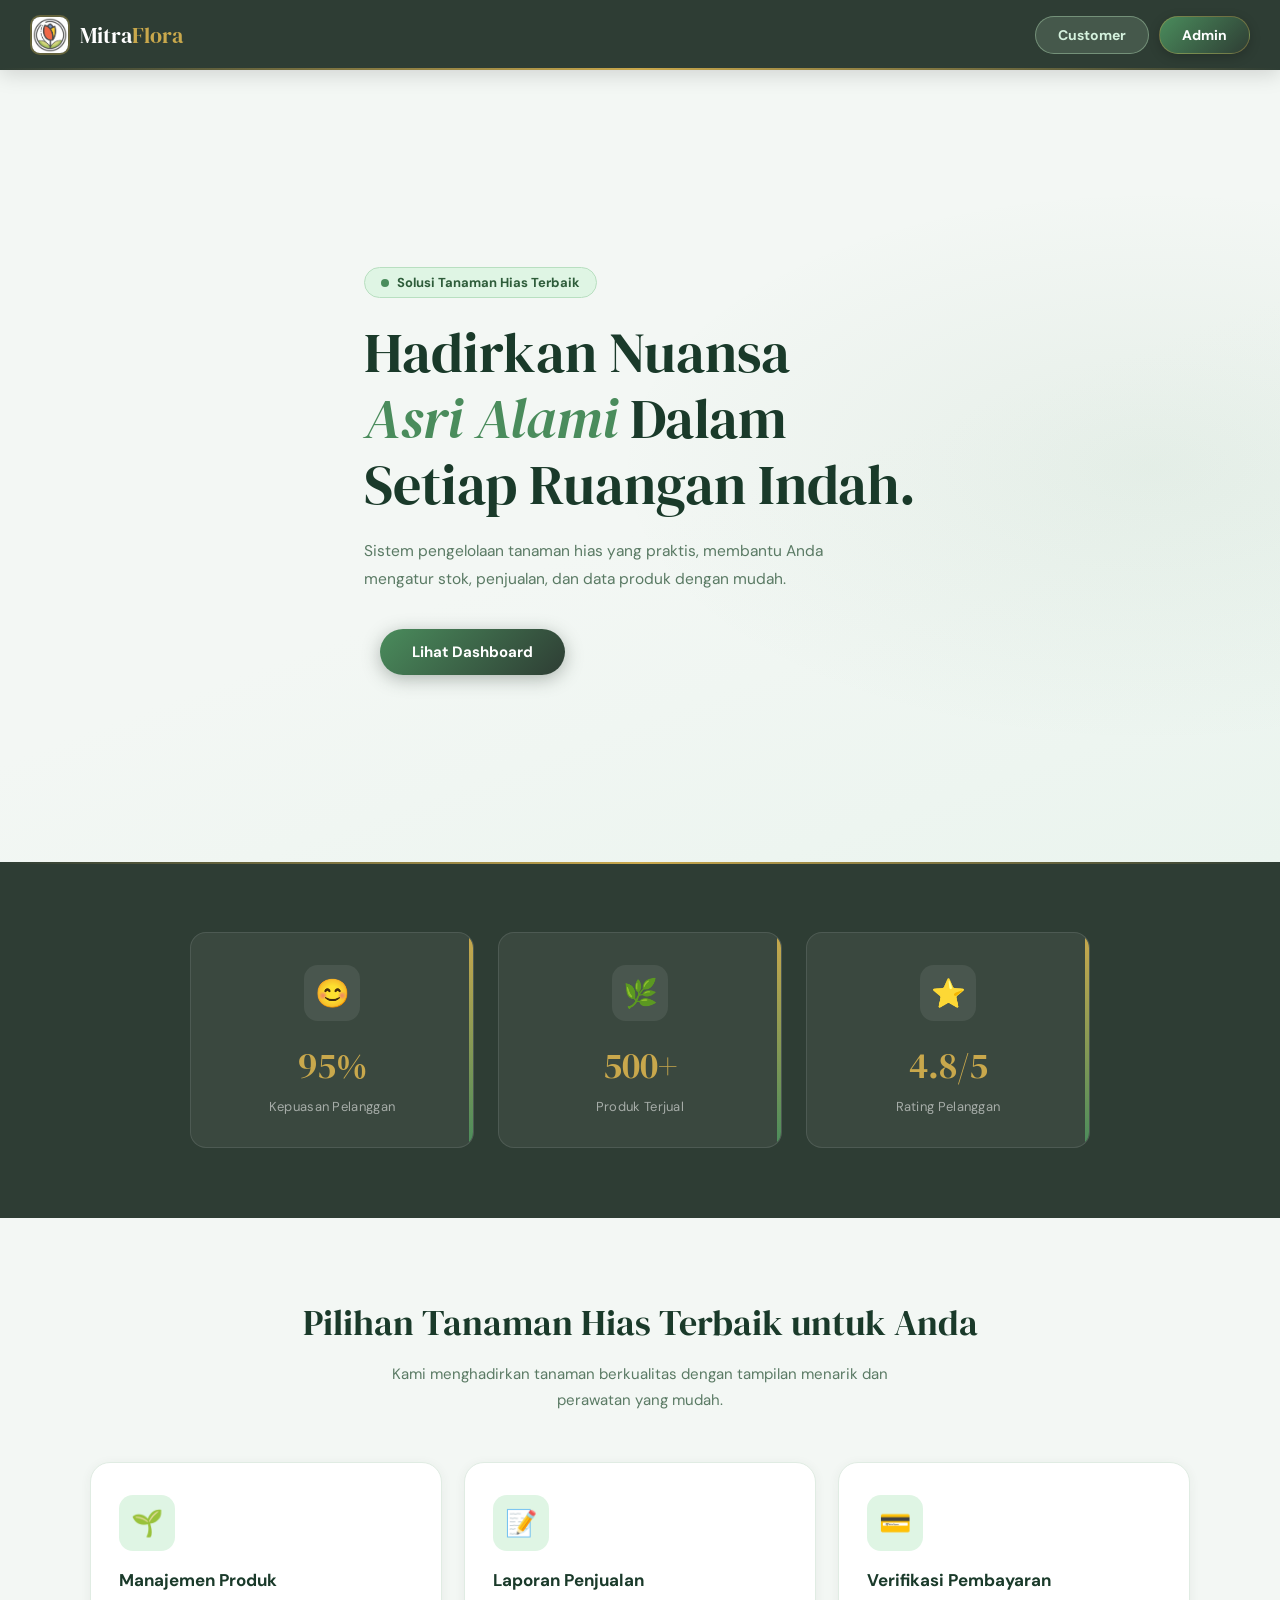
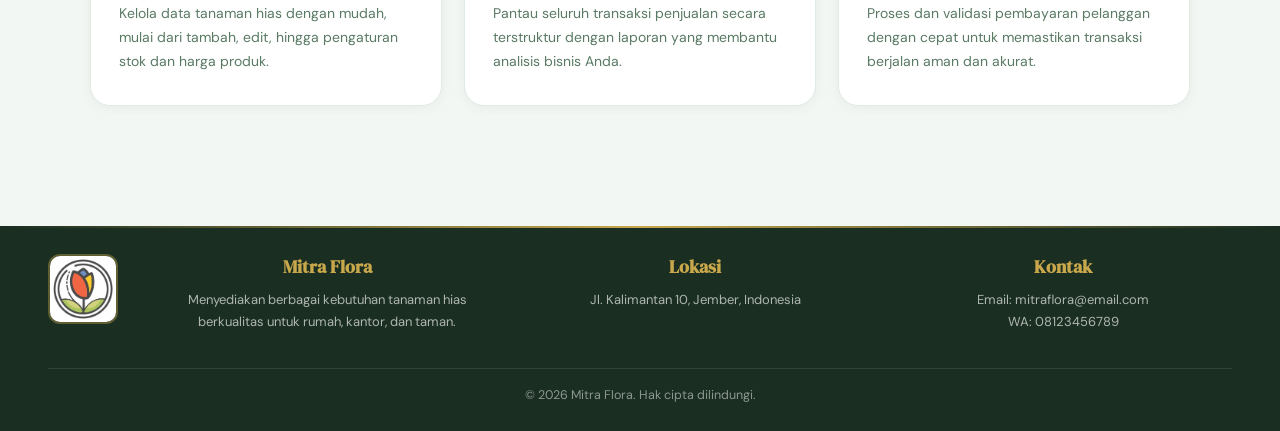
==== index.html @ 4e645e22 "Tugas TM3" ====
<!DOCTYPE html>
<html lang="id">
<head>
<meta charset="UTF-8">
<meta name="viewport" content="width=device-width, initial-scale=1.0">
<title>Mitra Flora - Landing Page</title>
<link rel="stylesheet" href="adminstyle.css">
</head>

<body>

<header>
        <div class="logo">
            <img src="logo mitra flora.webp" alt="Logo Mitra Flora">
            <span class="text">
                Mitra<span class="highlight">Flora</span>
            </span>
        </div>

        <div class="nav-right">
            <button class="btn-customer" onclick="location.href='customer.html'">
                <strong>Customer</strong>
            </button>
            <button class="btn-admin" onclick="location.href='inputproduk.html'">
                <strong>Admin</strong>
            </button>
        </div>
</header>

<section class="hero">
    <div class="container">
        <div class="hero-left">
            <p class="tag">
                <span class="dot"></span>
                <strong>Solusi Tanaman Hias Terbaik</strong>
            </p>

            <h1>
                Hadirkan Nuansa <br>
                <span>Asri Alami</span> Dalam <br>
                Setiap Ruangan Indah.
            </h1>

            <p class="desc">
                Sistem pengelolaan tanaman hias yang praktis, membantu 
                Anda mengatur stok, penjualan, dan data produk dengan mudah.
            </p>

            <div class="hero-btn">
                <div class="icon-dashboard"></div>
                <button class="btn-dashboard" onclick="location.href='inputproduk.html'">
                    <strong>Lihat Dashboard</strong>
                </button>
            </div>
        </div>
    </div>
</section>


<section class="statistik">
    <div class="container">
        <div class="statistik-grid">

            <div class="statistik-card">
                <div class="icon">😊</div>
                <h2>95%</h2>
                <p>Kepuasan Pelanggan</p>
            </div>

            <div class="statistik-card">
                <div class="icon">🌿</div>
                <h2>500+</h2>
                <p>Produk Terjual</p>
            </div>

            <div class="statistik-card">
                <div class="icon">⭐</div>
                <h2>4.8/5</h2>
                <p>Rating Pelanggan</p>
            </div>

        </div>
    </div>
</section>

<!-- Layanan -->
<section class="layanan">
    <div class="container">
        <div class="layanan-box">
            <h2 class="layanan-title">Pilihan Tanaman Hias Terbaik untuk Anda</h2>
            <p class="layanan-desc">
                Kami menghadirkan tanaman berkualitas dengan tampilan menarik dan perawatan yang mudah.
            </p>

            <div class="fitur-grid">
                <div class="fitur-card">
                    <div class="icon">🌱</div>
                    <h4>Manajemen Produk</h4>
                    <p>Kelola data tanaman hias dengan mudah, mulai dari tambah, edit, hingga pengaturan stok dan harga produk.</p>
                </div>

                <div class="fitur-card">
                    <div class="icon">📝</div>
                    <h4>Laporan Penjualan</h4>
                    <p>Pantau seluruh transaksi penjualan secara terstruktur dengan laporan yang membantu analisis bisnis Anda.</p>
                </div>

                <div class="fitur-card">
                    <div class="icon">💳</div>
                    <h4>Verifikasi Pembayaran</h4>
                    <p>Proses dan validasi pembayaran pelanggan dengan cepat untuk memastikan transaksi berjalan aman dan akurat.</p>
                </div>
            </div>
        </div>
    </div>
</section>

<footer>
    <div class="footer-konten">
        <div class="footer-logo">
            <img src="logo mitra flora.webp" alt="Mitra Flora Logo">
        </div>

        <div class="footer-info">
            <div class="footer-item">
                <h3>Mitra Flora</h3>
                <p>Menyediakan berbagai kebutuhan tanaman hias berkualitas untuk rumah, kantor, dan taman.</p>
            </div>

            <div class="footer-item">
                <h3>Lokasi</h3>
                <p>Jl. Kalimantan 10, Jember, Indonesia</p>
            </div>

            <div class="footer-item">
                <h3>Kontak</h3>
                <p>Email: mitraflora@email.com</p>
                <p>WA: 08123456789</p>
            </div>
        </div>
    </div>

    <div class="footer-copy">
        © 2026 Mitra Flora. Hak cipta dilindungi.
    </div>
</footer>

</body>
</html>
---- adminstyle.css ----
@import url('https://fonts.googleapis.com/css2?family=DM+Serif+Display:ital@0;1&family=DM+Sans:opsz,wght@9..40,300;9..40,400;9..40,500;9..40,600;9..40,700&display=swap');

* {
    margin: 0;
    padding: 0;
    box-sizing: border-box;
}

html, body {
    overflow-x: hidden;
    scroll-behavior: smooth;
}

body {
    font-family: 'DM Sans', 'Segoe UI', sans-serif;
    background: #f3f7f4;
    color: #2e3d34;
    -webkit-font-smoothing: antialiased;
}

img { display: block; max-width: 100%; }
a  { text-decoration: none; color: inherit; }

.container {
    margin: auto;
    padding: 0 40px;
}

::-webkit-scrollbar { width: 6px; height: 6px; }
::-webkit-scrollbar-track { background: transparent; }
::-webkit-scrollbar-thumb { background: #c5d8c9; border-radius: 999px; }
::-webkit-scrollbar-thumb:hover { background: #6b8f71; }

header {
    position: fixed;
    top: 0;
    width: 100%;
    background: #2e3d34;
    display: flex;
    justify-content: space-between;
    align-items: center;
    padding: 15px 30px;
    box-shadow: 0 4px 20px rgba(0,0,0,.15);
    z-index: 1000;
}

header::after {
    content: '';
    position: absolute;
    bottom: 0; left: 0; right: 0;
    height: 2px;
    background: linear-gradient(90deg, transparent, #c9a84c, transparent);
}

.logo {
    display: flex;
    align-items: center;
    gap: 10px;
}

.logo img {
    width: 40px;
    height: 40px;
    border-radius: 10px;
    object-fit: cover;
    border: 2px solid rgba(201,168,76,.35);
}

.text {
    font-family: 'DM Serif Display', serif;
    font-size: 22px;
    font-weight: 400;
    color: white;
}

.highlight {
    color: #c9a84c;
}

.nav-right {
    display: flex;
    gap: 10px;
    align-items: center;
}

.nav-right button {
    padding: 9px 22px;
    border-radius: 50px;
    border: none;
    cursor: pointer;
    font-family: 'DM Sans', sans-serif;
    font-size: 14px;
    font-weight: 600;
    transition: all .25s ease;
}

.btn-customer {
    background: rgba(163,201,168,.2);
    border: 1.5px solid rgba(163,201,168,.5) !important;
    color: #d4f1dd;
}

.btn-customer:hover {
    background: rgba(163,201,168,.35);
    transform: translateY(-2px);
}

.btn-admin {
    background: linear-gradient(135deg, #4a8c5c, #2e3d34);
    border: 1.5px solid rgba(201,168,76,.4) !important;
    color: white;
    box-shadow: 0 3px 12px rgba(0,0,0,.2);
}

.btn-admin:hover {
    transform: translateY(-2px);
    box-shadow: 0 6px 18px rgba(0,0,0,.25);
    filter: brightness(1.1);
}

.hero {
    margin-top: 70px;
    padding: 90px 48px 80px;
    background:
        radial-gradient(ellipse 60% 50% at 90% 50%, rgba(74,140,92,.08) 0%, transparent 70%),
        linear-gradient(160deg, #f3f7f4 55%, #eaf4ee 100%);
    min-height: 88vh;
    display: flex;
    align-items: center;
}

.hero .container {
    max-width: 680px;
}

.tag {
    display: inline-flex;
    align-items: center;
    gap: 8px;
    background: #dff5e4;
    border: 1px solid #b8dfc0;
    padding: 6px 16px;
    border-radius: 50px;
    margin-bottom: 22px;
    font-size: 13px;
    font-weight: 600;
    color: #2e5c3a;
}

.dot {
    width: 8px;
    height: 8px;
    background: #4a8c5c;
    border-radius: 50%;
    animation: blink 1.8s infinite;
}

@keyframes blink {
    0%,100% { opacity: 1; transform: scale(1); }
    50%      { opacity: .35; transform: scale(1.25); }
}

.hero h1 {
    font-family: 'DM Serif Display', serif;
    font-size: clamp(34px, 5vw, 56px);
    line-height: 1.18;
    color: #1a3a2a;
    margin-bottom: 20px;
    font-weight: 400;
}

.hero h1 span {
    color: #4a8c5c;
    font-style: italic;
}

.desc {
    font-size: 15.5px;
    color: #5a7a64;
    line-height: 1.75;
    max-width: 500px;
    margin-bottom: 36px;
}

.hero-btn {
    display: flex;
    align-items: center;
    gap: 16px;
}

.btn-dashboard {
    padding: 13px 32px;
    background: linear-gradient(135deg, #4a8c5c, #2e3d34);
    border: none;
    border-radius: 50px;
    color: white;
    font-family: 'DM Sans', sans-serif;
    font-size: 15px;
    font-weight: 600;
    cursor: pointer;
    transition: all .25s ease;
    box-shadow: 0 4px 18px rgba(46,61,52,.35);
}

.btn-dashboard:hover {
    transform: translateY(-3px);
    box-shadow: 0 8px 26px rgba(46,61,52,.45);
    filter: brightness(1.1);
}

.statistik {
    padding: 70px 48px;
    background: #2e3d34;
    position: relative;
}

.statistik::before {
    content: '';
    position: absolute;
    top: 0; left: 0; right: 0;
    height: 2px;
    background: linear-gradient(90deg, transparent, #c9a84c, transparent);
}

.statistik-grid {
    display: grid;
    grid-template-columns: repeat(3, 1fr);
    gap: 24px;
    max-width: 900px;
    margin: 0 auto;
}

.statistik-card {
    position: relative;
    background: rgba(255,255,255,.06);
    border: 1px solid rgba(255,255,255,.1);
    padding: 32px 28px;
    border-radius: 16px;
    overflow: hidden;
    transition: all .28s ease;
    text-align: center;
}

.statistik-card::after {
    content: "";
    position: absolute;
    right: 0; top: 0;
    width: 4px;
    height: 100%;
    background: linear-gradient(180deg, #c9a84c, #4a8c5c);
    border-radius: 0 16px 16px 0;
}

.statistik-card:hover {
    transform: translateY(-6px);
    background: rgba(255,255,255,.1);
    box-shadow: 0 12px 32px rgba(0,0,0,.2);
}

.statistik-card .icon {
    font-size: 28px;
    margin-bottom: 12px;
    background: rgba(255,255,255,.08);
    display: inline-flex;
    align-items: center;
    justify-content: center;
    width: 56px; height: 56px;
    border-radius: 14px;
}

.statistik-card h2 {
    font-family: 'DM Serif Display', serif;
    font-size: 36px;
    font-weight: 400;
    color: #c9a84c;
    margin: 8px 0;
}

.statistik-card p {
    font-size: 13px;
    color: rgba(255,255,255,.55);
    letter-spacing: .3px;
}

.layanan {
    padding: 80px 48px;
    background: #f3f7f4;
}

.layanan-box {
    max-width: 1100px;
    margin: 0 auto;
    text-align: center;
}

.layanan-title {
    font-family: 'DM Serif Display', serif;
    font-size: clamp(26px, 4vw, 36px);
    font-weight: 400;
    color: #1a3a2a;
    margin-bottom: 14px;
}

.layanan-desc {
    font-size: 15px;
    color: #5a7a64;
    max-width: 520px;
    margin: 0 auto 48px;
    line-height: 1.75;
}

.fitur-grid {
    display: grid;
    grid-template-columns: 1fr;
    gap: 22px;
}

.fitur-card {
    background: white;
    padding: 32px 28px;
    border-radius: 20px;
    transition: all .28s ease;
    position: relative;
    overflow: hidden;
    border: 1px solid #e0ece3;
    text-align: left;
    box-shadow: 0 2px 12px rgba(46,61,52,.06);
}

.fitur-card::after {
    content: "";
    position: absolute;
    bottom: 0; left: 0;
    height: 3px;
    width: 0%;
    background: linear-gradient(90deg, #4a8c5c, #c9a84c);
    transition: width .35s ease;
    border-radius: 0 0 20px 20px;
}

.fitur-card:hover::after { width: 100%; }

.fitur-card:hover {
    transform: translateY(-8px);
    box-shadow: 0 16px 40px rgba(46,61,52,.12);
    border-color: #c5d8c9;
}

.fitur-card .icon {
    background: #dff5e4;
    padding: 0;
    border-radius: 14px;
    display: inline-flex;
    align-items: center;
    justify-content: center;
    margin-bottom: 18px;
    font-size: 26px;
    width: 56px; height: 56px;
}

.fitur-card h4 {
    font-size: 17px;
    font-weight: 700;
    color: #1a3a2a;
    margin-bottom: 10px;
}

.fitur-card p {
    font-size: 14px;
    color: #5a7a64;
    line-height: 1.72;
}

body > footer {
    background: #1a2e22;
    color: rgba(255,255,255,.5);
    text-align: center;
    padding: 28px 48px;
    font-size: 13px;
    position: relative;
}

body > footer::before {
    content: '';
    position: absolute;
    top: 0; left: 0; right: 0;
    height: 2px;
    background: linear-gradient(90deg, transparent, #c9a84c, transparent);
}

.hamburger {
    display: none;
    position: fixed;
    top: 16px;
    left: 16px;
    z-index: 300;
    background: #1a3a2a;
    border: 1.5px solid rgba(201,168,76,.4);
    border-radius: 10px;
    width: 42px;
    height: 42px;
    cursor: pointer;
    flex-direction: column;
    align-items: center;
    justify-content: center;
    gap: 5px;
    box-shadow: 0 4px 14px rgba(0,0,0,.25);
}

.hamburger span {
    display: block;
    width: 22px;
    height: 2.5px;
    background: #c9a84c;
    border-radius: 2px;
    transition: all 0.3s;
}

.sidebar-overlay {
    display: none;
    position: fixed;
    inset: 0;
    background: rgba(10,25,16,.5);
    backdrop-filter: blur(4px);
    z-index: 99;
}

.sidebar {
    width: 250px;
    height: 100vh;
    background: linear-gradient(180deg, #1a3a2a 0%, #2e3d34 100%);
    color: white;
    padding: 0 0 24px;
    position: fixed;
    top: 0; left: 0;
    display: flex;
    flex-direction: column;
    overflow-y: auto;
    z-index: 100;
    box-shadow: 4px 0 28px rgba(0,0,0,.18);
    transition: transform 0.3s ease;
}

.sidebar::before {
    content: '';
    display: block;
    height: 3px;
    background: linear-gradient(90deg, #c9a84c, #f0d88a, #c9a84c);
    flex-shrink: 0;
}

.sidebar-header {
    display: flex;
    align-items: center;
    gap: 12px;
    padding: 22px 20px 18px;
}

.sidebar-header img {
    width: 42px;
    height: 42px;
    border-radius: 10px;
    object-fit: cover;
    border: 2px solid rgba(201,168,76,.35);
}

.sidebar-header h2 {
    font-family: 'DM Serif Display', serif;
    font-size: 22px;
    font-weight: 400;
    color: #f5f5f0;
}

.sidebar-header h2 span,
.sidebar-header span {
    color: #c9a84c;
}

.sidebar hr {
    border: none;
    height: 1px;
    background: rgba(255,255,255,.1);
    margin: 0 20px;
}

.menu-title {
    font-size: 10px;
    font-weight: 600;
    letter-spacing: 1.4px;
    text-transform: uppercase;
    opacity: .5;
    padding: 14px 20px 8px;
    color: white;
}

.menu {
    display: flex;
    flex-direction: column;
    padding: 4px 12px;
    gap: 2px;
}

.menu a {
    display: flex;
    align-items: center;
    gap: 10px;
    padding: 11px 14px;
    border-radius: 10px;
    color: rgba(255,255,255,.7);
    font-size: 14px;
    font-weight: 500;
    transition: all .22s ease;
    text-decoration: none;
}

.menu a:hover {
    background: rgba(255,255,255,.09);
    color: white;
    transform: translateX(4px);
}

.menu a.active {
    background: linear-gradient(135deg, #c9a84c, #a8893a);
    color: #1a3a2a;
    font-weight: 700;
    box-shadow: 0 3px 12px rgba(201,168,76,.35);
}

.main {
    margin-left: 250px;
    width: calc(100% - 250px);
    min-height: 100vh;
    display: flex;
    flex-direction: column;
    background: #f3f7f4;
    transition: margin-left 0.3s ease;
}

.topbar {
    position: sticky;
    top: 0;
    z-index: 50;
    height: 70px;
    background: white;
    padding: 0 32px;
    display: flex;
    justify-content: space-between;
    align-items: center;
    box-shadow: 0 2px 16px rgba(46,61,52,.08);
    border-bottom: 1px solid #e0ece3;
}

.topbar h1 {
    font-family: 'DM Serif Display', serif;
    font-size: 24px;
    font-weight: 400;
    color: #1a3a2a;
}

.user {
    display: inline-flex;
    align-items: center;
    gap: 8px;
    background: #eaf4ee;
    padding: 8px 18px 8px 14px;
    border-radius: 999px;
    font-size: 13px;
    font-weight: 600;
    color: #2e5c3a;
    border: 1px solid #c5d8c9;
}

.user::before {
    content: '👤';
    font-size: 15px;
}

.cards {
    display: grid;
    grid-template-columns: repeat(3, 1fr);
    gap: 20px;
    padding: 28px 32px 0;
}

.card {
    background: white;
    padding: 22px 24px;
    border-radius: 18px;
    position: relative;
    overflow: hidden;
    transition: all .25s ease;
    border: 1px solid #e0ece3;
    box-shadow: 0 2px 10px rgba(46,61,52,.06);
}

.card::before {
    content: "";
    position: absolute;
    left: 0; top: 0;
    width: 5px;
    height: 100%;
    border-radius: 18px 0 0 18px;
}

.card-produk::before  { background: linear-gradient(180deg, #4a8c5c, #2e7d32); }
.card-pesanan::before { background: linear-gradient(180deg, #c9a84c, #a8893a); }
.card-customer::before{ background: linear-gradient(180deg, #4f7cac, #2c5f8a); }

.card:hover {
    transform: translateY(-5px);
    box-shadow: 0 10px 28px rgba(46,61,52,.12);
}

.card-header {
    display: flex;
    align-items: center;
    gap: 14px;
    margin-bottom: 14px;
}

.card-icon {
    background: #e3f2e7;
    border-radius: 13px;
    font-size: 22px;
    display: flex;
    align-items: center;
    justify-content: center;
    width: 52px; height: 52px;
    flex-shrink: 0;
}

.card-pesanan  .card-icon { background: #fdf8ec; }
.card-customer .card-icon { background: #eff6ff; }

.card-header h3 {
    font-size: 14px;
    font-weight: 600;
    color: #2e3d34;
    margin-bottom: 3px;
}

.card h2 {
    font-family: 'DM Serif Display', serif;
    font-size: 36px;
    font-weight: 400;
    color: #1a3a2a;
}

.card p {
    font-size: 12.5px;
    color: #7a9a82;
}

.content {
    padding: 0 32px 28px;
    flex: 1;
    overflow-x: hidden;
}

.content-box {
    background: white;
    width: 100%;
    margin: 24px 0;
    padding: 28px 32px;
    border-radius: 20px;
    box-shadow: 0 4px 20px rgba(46,61,52,.08);
    border: 1px solid #e0ece3;
}

.main > .content-box {
    margin: 24px 32px;
    width: calc(100% - 64px);
}

.content-box h2 {
    font-family: 'DM Serif Display', serif;
    font-size: 22px;
    font-weight: 400;
    color: #1a3a2a;
    margin-bottom: 6px;
}

.content-box > p {
    font-size: 13.5px;
    color: #7a9a82;
    margin-bottom: 26px;
}

.search-box {
    margin-bottom: 14px;
}

.search-box input {
    width: 100%;
    padding: 11px 16px;
    border-radius: 12px;
    border: 1.5px solid #d8e8dc;
    background: #f7faf8;
    outline: none;
    font-family: 'DM Sans', sans-serif;
    font-size: 14px;
    color: #2e3d34;
    transition: all .22s ease;
}

.search-box input:focus {
    border-color: #4a8c5c;
    background: white;
    box-shadow: 0 0 0 3px rgba(74,140,92,.13);
}

.form-produk {
    display: grid;
    grid-template-columns: 1fr 1fr;
    gap: 18px 26px;
}

.form-group {
    display: flex;
    flex-direction: column;
    gap: 6px;
}

.form-action {
    grid-column: 1 / -1;
    display: flex;
    gap: 12px;
    margin-top: 6px;
}

.form-group label {
    font-size: 13px;
    font-weight: 600;
    color: #2e5c3a;
    letter-spacing: .2px;
}

.form-group input,
.form-group select,
.form-group textarea {
    width: 100%;
    padding: 11px 14px;
    border-radius: 12px;
    border: 1.5px solid #d8e8dc;
    background: #f7faf8;
    outline: none;
    font-family: 'DM Sans', sans-serif;
    font-size: 14px;
    color: #2e3d34;
    transition: all .22s ease;
}

.form-group input:focus,
.form-group select:focus,
.form-group textarea:focus {
    border-color: #4a8c5c;
    background: white;
    box-shadow: 0 0 0 3px rgba(74,140,92,.13);
}

.form-group input[type="file"] {
    padding: 9px 14px;
    cursor: pointer;
    background: #eaf4ee;
    border-style: dashed;
    border-color: #b8dfc0;
}

/* Validasi */
.form-group input.error,
.form-group select.error {
    border-color: #c0392b !important;
    background: #fdf0ee !important;
}

.form-group input.success,
.form-group select.success {
    border-color: #4a8c5c !important;
}

.error-msg {
    font-size: 12px;
    color: #c0392b;
    display: none;
    align-items: center;
    gap: 4px;
}

.error-msg.show {
    display: flex;
}

.error-msg::before {
    content: '⚠';
    font-size: 11px;
}

.btn-submit {
    flex: 1;
    background: linear-gradient(135deg, #4a8c5c, #2e3d34);
    color: white;
    border: none;
    padding: 13px;
    border-radius: 12px;
    font-family: 'DM Sans', sans-serif;
    font-size: 14px;
    font-weight: 600;
    cursor: pointer;
    transition: all .25s ease;
    box-shadow: 0 3px 12px rgba(46,61,52,.3);
}

.btn-submit:hover {
    transform: translateY(-2px);
    box-shadow: 0 7px 20px rgba(46,61,52,.4);
    filter: brightness(1.08);
}

.btn-reset {
    flex: 1;
    background: transparent;
    border: 2px solid #4a8c5c;
    color: #4a8c5c;
    padding: 13px;
    border-radius: 12px;
    font-family: 'DM Sans', sans-serif;
    font-size: 14px;
    font-weight: 600;
    cursor: pointer;
    transition: all .25s ease;
}

.btn-reset:hover {
    background: #4a8c5c;
    color: white;
    transform: translateY(-2px);
}

.summary-cards {
    padding: 24px 32px 0;
}

.summary-row {
    display: grid;
    grid-template-columns: repeat(2, 1fr);
    gap: 16px;
    margin-bottom: 16px;
}

.summary-row:last-child {
    grid-template-columns: repeat(3, 1fr);
}

.summary-card {
    background: white;
    border-radius: 18px;
    padding: 20px 22px;
    text-align: center;
    box-shadow: 0 3px 14px rgba(46,61,52,.07);
    border: 1px solid #e0ece3;
    transition: all .25s ease;
    position: relative;
    overflow: hidden;
    display: flex;
    flex-direction: column;
    align-items: center;
    gap: 5px;
}

.summary-card::before {
    content: "";
    position: absolute;
    left: 0; top: 0;
    width: 5px;
    height: 100%;
    background: #4a8c5c;
    border-radius: 18px 0 0 18px;
}

.summary-card.warning::before { 
    background: linear-gradient(180deg, #c0392b, #8e1a11); 
}

.summary-card:hover {
    transform: translateY(-5px);
    box-shadow: 0 10px 26px rgba(46,61,52,.12);
}

.summary-card .icon {
    font-size: 26px;
    background: #e3f2e7;
    display: inline-flex;
    align-items: center;
    justify-content: center;
    width: 52px; height: 52px;
    border-radius: 13px;
    margin-bottom: 4px;
}

.summary-card.warning .icon { background: #fdf0ee; }

.summary-card h3 {
    font-size: 11px;
    font-weight: 600;
    color: #7a9a82;
    text-transform: uppercase;
    letter-spacing: .6px;
}

.summary-card p {
    font-family: 'DM Serif Display', serif;
    font-size: 22px;
    font-weight: 400;
    color: #1a3a2a;
}

.summary-card.warning p { color: #c0392b; }

.table-header,
.page-title {
    margin-bottom: 18px;
}

.table-header h2,
.page-title h2 {
    font-family: 'DM Serif Display', serif;
    font-size: 20px;
    font-weight: 400;
    color: #1a3a2a;
    margin-bottom: 4px;
}

.table-header p,
.page-title p {
    font-size: 13px;
    color: #7a9a82;
}

.filter-box,
.filter-status {
    display: flex;
    gap: 8px;
    flex-wrap: wrap;
    margin: 0 0 18px;
}

.filter-btn {
    padding: 8px 18px;
    border-radius: 25px;
    border: 1.5px solid #b8dfc0;
    background: rgba(107,143,113,.08);
    color: #2e5c3a;
    cursor: pointer;
    font-family: 'DM Sans', sans-serif;
    font-size: 13px;
    font-weight: 600;
    transition: all .22s ease;
}

.filter-btn:hover {
    transform: translateY(-2px);
    background: #dff5e4;
    border-color: #4a8c5c;
}

.filter-btn.active {
    background: linear-gradient(135deg, #4a8c5c, #2e3d34);
    color: white;
    border-color: transparent;
    box-shadow: 0 3px 12px rgba(46,61,52,.28);
}

.table-wrapper {
    width: 100%;
    overflow-x: auto;
    border-radius: 14px;
    border: 1px solid #e0ece3;
}

.table-produk,
.table-pesanan {
    width: 100%;
    min-width: 860px;
    border-collapse: collapse;
    background: white;
    font-size: 13.5px;
}

.table-produk th,
.table-pesanan th {
    background: linear-gradient(135deg, #1a3a2a, #2e3d34);
    color: rgba(255,255,255,.9);
    padding: 14px 16px;
    text-align: left;
    font-size: 11.5px;
    font-weight: 600;
    letter-spacing: .5px;
    text-transform: uppercase;
    white-space: nowrap;
}

.table-pesanan th { text-align: center; }

.table-produk td,
.table-pesanan td {
    padding: 13px 16px;
    border-bottom: 1px solid #eef5f0;
    color: #2e3d34;
    vertical-align: middle;
}

.table-pesanan td { text-align: center; }

.table-produk tbody tr:last-child td,
.table-pesanan tbody tr:last-child td { border-bottom: none; }

.table-produk tbody tr:hover,
.table-pesanan tbody tr:hover { background: #f3f7f4; }

@keyframes flashUpdate {
    0%   { background: #dff5e4; }
    100% { background: transparent; }
}
.row-update { animation: flashUpdate 1s ease; }

.thumb {
    width: 50px;
    height: 50px;
    object-fit: cover;
    border-radius: 10px;
    border: 2px solid #e0ece3;
    box-shadow: 0 1px 5px rgba(46,61,52,.1);
}

.status {
    display: inline-flex;
    align-items: center;
    justify-content: center;
    gap: 5px;
    padding: 5px 12px;
    border-radius: 20px;
    font-size: 12px;
    font-weight: 700;
    white-space: nowrap;
}

.status::before {
    content: '';
    width: 6px; height: 6px;
    border-radius: 50%;
    flex-shrink: 0;
}

.status.tersedia  { background: #dff5e4; color: #1a7a3a; }
.status.tersedia::before  { background: #27ae60; }
.status.hampir    { background: #fff3cd; color: #856404; }
.status.hampir::before    { background: #d97706; }
.status.habis     { background: #fdf0ee; color: #a93226; }
.status.habis::before     { background: #c0392b; }
.status.selesai   { background: #d4edda; color: #155724; }
.status.selesai::before   { background: #27ae60; }
.status.dikirim   { background: #cce5ff; color: #004085; }
.status.dikirim::before   { background: #2563eb; }
.status.diproses  { background: #f3f0ff; color: #6d28d9; }
.status.diproses::before  { background: #7c3aed; }
.status.menunggu  { background: #f1f1f1; color: #555; }
.status.menunggu::before  { background: #888; }

.btn-edit, .btn-delete,
.btn-ubah, .btn-hapus {
    padding: 6px 12px;
    border-radius: 8px;
    border: none;
    font-family: 'DM Sans', sans-serif;
    font-size: 12px;
    font-weight: 600;
    cursor: pointer;
    transition: all .22s ease;
    display: inline-flex;
    align-items: center;
    gap: 4px;
    margin: 2px;
}

.btn-edit, .btn-ubah {
    background: #dff5e4;
    color: #2e5c3a;
    border: 1px solid #b8dfc0;
}

.btn-edit:hover, .btn-ubah:hover {
    background: #4a8c5c;
    color: white;
    transform: translateY(-2px);
    box-shadow: 0 4px 10px rgba(74,140,92,.3);
}

.btn-delete, .btn-hapus {
    background: #fdf0ee;
    color: #c0392b;
    border: 1px solid #f5c0bc;
}

.btn-delete:hover, .btn-hapus:hover {
    background: #c0392b;
    color: white;
    transform: translateY(-2px);
    box-shadow: 0 4px 10px rgba(192,57,43,.3);
}

.add-wrapper {
    display: flex;
    justify-content: flex-end;
    margin-top: 18px;
}

.btn-add {
    background: linear-gradient(135deg, #4a8c5c, #2e3d34);
    color: white;
    border: none;
    padding: 11px 24px;
    border-radius: 25px;
    font-family: 'DM Sans', sans-serif;
    font-size: 14px;
    font-weight: 600;
    cursor: pointer;
    transition: all .25s ease;
    box-shadow: 0 3px 12px rgba(46,61,52,.3);
}

.btn-add:hover {
    transform: translateY(-2px);
    box-shadow: 0 7px 20px rgba(46,61,52,.4);
    filter: brightness(1.1);
}

.modal,
.modal-delete,
.modal-edit {
    display: none;
    position: fixed;
    inset: 0;
    justify-content: center;
    align-items: center;
    z-index: 9999;
    padding: 16px;
}

.modal::before,
.modal-delete::before,
.modal-edit::before {
    content: "";
    position: absolute;
    inset: 0;
    background: rgba(10,25,16,.52);
    backdrop-filter: blur(6px);
    -webkit-backdrop-filter: blur(6px);
}

@keyframes pop {
    from { transform: scale(.88); opacity: 0; }
    to   { transform: scale(1);   opacity: 1; }
}

.modal-delete-box {
    position: relative;
    z-index: 10000;
    background: white;
    padding: 36px 40px;
    border-radius: 20px;
    text-align: center;
    width: 340px;
    max-width: 95vw;
    box-shadow: 0 20px 60px rgba(0,0,0,.2);
    animation: pop .25s cubic-bezier(.4,0,.2,1);
}

.trash-icon {
    font-size: 50px;
    margin-bottom: 14px;
    display: block;
    animation: shakeDrop .5s ease;
}

@keyframes shakeDrop {
    0%,100% { transform: translateY(0) rotate(0deg); }
    30%      { transform: translateY(-10px) rotate(-5deg); }
    60%      { transform: translateY(-4px) rotate(4deg); }
}

.modal-delete-box h2 {
    font-family: 'DM Serif Display', serif;
    font-size: 22px;
    font-weight: 400;
    color: #1a3a2a;
    margin-bottom: 8px;
}

.modal-delete-box p {
    font-size: 14px;
    color: #7a9a82;
    margin-bottom: 28px;
}

.delete-action {
    display: flex;
    gap: 12px;
    justify-content: space-between;
}

.btn-batal {
    flex: 1;
    padding: 11px;
    border-radius: 10px;
    border: 1.5px solid #d8e8dc;
    background: white;
    color: #5a7a64;
    font-family: 'DM Sans', sans-serif;
    font-size: 14px;
    font-weight: 600;
    cursor: pointer;
    transition: all .22s ease;
}

.btn-batal:hover {
    background: #f3f7f4;
    transform: translateY(-2px);
}

.btn-yakin {
    flex: 1;
    padding: 11px;
    border-radius: 10px;
    border: none;
    background: linear-gradient(135deg, #c0392b, #96281b);
    color: white;
    font-family: 'DM Sans', sans-serif;
    font-size: 14px;
    font-weight: 600;
    cursor: pointer;
    transition: all .22s ease;
    box-shadow: 0 3px 12px rgba(192,57,43,.3);
}

.btn-yakin:hover {
    transform: translateY(-2px);
    box-shadow: 0 7px 18px rgba(192,57,43,.4);
}

.modal-edit-box {
    position: relative;
    z-index: 10000;
    background: white;
    padding: 30px 32px;
    border-radius: 20px;
    width: 460px;
    max-width: 95vw;
    max-height: 90vh;
    overflow-y: auto;
    box-shadow: 0 20px 60px rgba(0,0,0,.2);
    display: flex;
    flex-direction: column;
    gap: 8px;
    animation: pop .25s cubic-bezier(.4,0,.2,1);
}

.modal-edit-box h2 {
    font-family: 'DM Serif Display', serif;
    font-size: 20px;
    font-weight: 400;
    color: #1a3a2a;
    padding-bottom: 12px;
    border-bottom: 1px solid #e0ece3;
    margin-bottom: 4px;
}

.modal-edit-box label {
    display: block;
    font-size: 12px;
    font-weight: 600;
    color: #5a7a64;
    text-transform: uppercase;
    letter-spacing: .5px;
    margin-top: 8px;
    margin-bottom: 4px;
}

.modal-edit-box input,
.modal-edit-box select {
    width: 100%;
    padding: 10px 13px;
    border-radius: 10px;
    border: 1.5px solid #d8e8dc;
    background: #f7faf8;
    font-family: 'DM Sans', sans-serif;
    font-size: 13.5px;
    color: #2e3d34;
    outline: none;
    transition: all .22s ease;
}

.modal-edit-box input:focus,
.modal-edit-box select:focus {
    border-color: #4a8c5c;
    background: white;
    box-shadow: 0 0 0 3px rgba(74,140,92,.12);
}

.modal-edit-box input[disabled] {
    background: #eaf4ee;
    color: #2e5c3a;
    font-weight: 700;
    cursor: default;
}

.edit-img-preview {
    width: 80px;
    height: 80px;
    border-radius: 10px;
    object-fit: cover;
    border: 2px solid #e0ece3;
    box-shadow: 0 2px 8px rgba(46,61,52,.1);
    background: #eee;
}

.edit-action {
    display: flex;
    gap: 10px;
    margin-top: 10px;
}

.btn-cancel {
    flex: 1;
    background: white;
    border: 1.5px solid #d8e8dc;
    color: #5a7a64;
    padding: 11px;
    border-radius: 10px;
    font-family: 'DM Sans', sans-serif;
    font-size: 14px;
    font-weight: 600;
    cursor: pointer;
    transition: all .22s ease;
}

.btn-cancel:hover {
    background: #f3f7f4;
    transform: translateY(-2px);
}

.btn-save {
    flex: 2;
    background: linear-gradient(135deg, #4a8c5c, #2e3d34);
    color: white;
    border: none;
    padding: 11px;
    border-radius: 10px;
    font-family: 'DM Sans', sans-serif;
    font-size: 14px;
    font-weight: 600;
    cursor: pointer;
    transition: all .25s ease;
    box-shadow: 0 3px 12px rgba(46,61,52,.3);
}

.btn-save:hover {
    transform: translateY(-2px);
    box-shadow: 0 7px 20px rgba(46,61,52,.4);
    filter: brightness(1.08);
}

.modal-box {
    position: relative;
    z-index: 10000;
    background: white;
    padding: 30px 32px;
    border-radius: 20px;
    width: 360px;
    max-width: 95vw;
    text-align: center;
    box-shadow: 0 20px 60px rgba(0,0,0,.2);
    animation: pop .25s cubic-bezier(.4,0,.2,1);
}

.modal-box h3 {
    font-family: 'DM Serif Display', serif;
    font-size: 20px;
    font-weight: 400;
    color: #1a3a2a;
    margin-bottom: 18px;
    padding-bottom: 12px;
    border-bottom: 1px solid #e0ece3;
    text-align: left;
}

#statusForm {
    display: flex;
    flex-direction: column;
    gap: 10px;
    text-align: left;
}

#statusForm label {
    display: flex;
    align-items: center;
    gap: 10px;
    padding: 11px 14px;
    border: 1.5px solid #d8e8dc;
    border-radius: 10px;
    font-size: 14px;
    font-weight: 500;
    color: #2e3d34;
    cursor: pointer;
    transition: all .2s ease;
    text-transform: none;
    letter-spacing: 0;
    margin: 0;
}

#statusForm label:hover {
    background: #eaf4ee;
    border-color: #4a8c5c;
}

#statusForm input[type="radio"] {
    accent-color: #4a8c5c;
    width: 16px; height: 16px;
    flex-shrink: 0;
}

.modal-action {
    display: flex;
    justify-content: space-between;
    gap: 10px;
    margin-top: 16px;
}

footer {
    background: #1a2e22;
    color: rgba(255,255,255,.7);
    padding: 50px 48px 20px;
    margin-top: 40px;
}

.footer-konten {
    display: flex;
    justify-content: space-between;
    align-items: flex-start;
    gap: 40px;
    flex-wrap: wrap;
    max-width: 1200px;
    margin: auto;
}

.footer-logo img {
    width: 70px;
    height: 70px;
    border-radius: 12px;
    object-fit: cover;
    border: 2px solid rgba(201,168,76,.4);
}

.footer-info {
    display: grid;
    grid-template-columns: repeat(3, 1fr);
    gap: 30px;
    flex: 1;
}

.footer-item h3 {
    font-family: 'DM Serif Display', serif;
    font-size: 18px;
    color: #c9a84c;
    margin-bottom: 10px;
}

.footer-item p {
    font-size: 13px;
    line-height: 1.7;
    color: rgba(255,255,255,.65);
}

.footer-copy {
    margin-top: 35px;
    text-align: center;
    font-size: 12.5px;
    color: rgba(255,255,255,.5);
    border-top: 1px solid rgba(255,255,255,.1);
    padding-top: 18px;
}

#emptySearch {
    text-align: center;
    padding: 30px 20px;
    color: #7a9a82;
    font-size: 14px;
}

@media (min-width: 768px) {
    .fitur-grid { 
        grid-template-columns: repeat(2, 1fr); }
}

@media (min-width: 1024px) {
    .fitur-grid { 
        grid-template-columns: repeat(3, 1fr); 
    }
}

@media (max-width: 900px) {
    .sidebar { transform: translateX(-100%); }
    .sidebar.open { transform: translateX(0); }
    .sidebar-overlay { display: block; opacity: 0; pointer-events: none; transition: opacity 0.3s; }
    .sidebar-overlay.open { opacity: 1; pointer-events: auto; }
    .hamburger { display: flex; }

    .main { margin-left: 0 !important; width: 100% !important; }
    .topbar { padding-left: 68px; }

    .cards { grid-template-columns: 1fr 1fr; gap: 12px; padding: 16px 20px 0; }
    .content { padding: 0 20px 20px; }
    .summary-cards { padding: 16px 20px 0; }
    .main > .content-box { margin: 16px 20px; width: calc(100% - 40px); }

    .summary-row,
    .summary-row:last-child { grid-template-columns: 1fr 1fr; }

    .form-produk { grid-template-columns: 1fr; }
    .form-action { flex-direction: column; grid-column: 1; }

    .statistik-grid { grid-template-columns: repeat(2, 1fr); }
    .hero { padding: 70px 24px 60px; min-height: auto; }
    .layanan { padding: 50px 24px; }
    .statistik { padding: 40px 24px; }
    header { padding: 12px 20px; }
        .footer-info {
        grid-template-columns: 1fr 1fr;
        gap: 20px;
    }
}

@media (max-width: 600px) {
    .cards { grid-template-columns: 1fr; padding: 12px 14px 0; }
    .content { padding: 0 14px 14px; }
    .summary-cards { padding: 12px 14px 0; }
    .main > .content-box { margin: 12px 14px; width: calc(100% - 28px); padding: 18px 16px; }
    .summary-row,
    .summary-row:last-child { grid-template-columns: 1fr; }
    .filter-box, .filter-status { flex-wrap: wrap; }
    .statistik-grid { grid-template-columns: 1fr; }
    .delete-action, .edit-action { flex-direction: column; }
    .modal-delete-box { width: 300px; padding: 28px 24px; }
    .modal-edit-box  { padding: 20px 16px; }
    .topbar h1 { font-size: 18px; }
        footer {
        padding: 40px 24px 18px;
        text-align: center;
    }

    .footer-konten {
        flex-direction: column;
        align-items: center;
        text-align: center;
    }

    .footer-info {
        grid-template-columns: 1fr;
        gap: 18px;
        width: 100%;
    }

    .footer-logo {
        margin-bottom: 10px;
    }
}
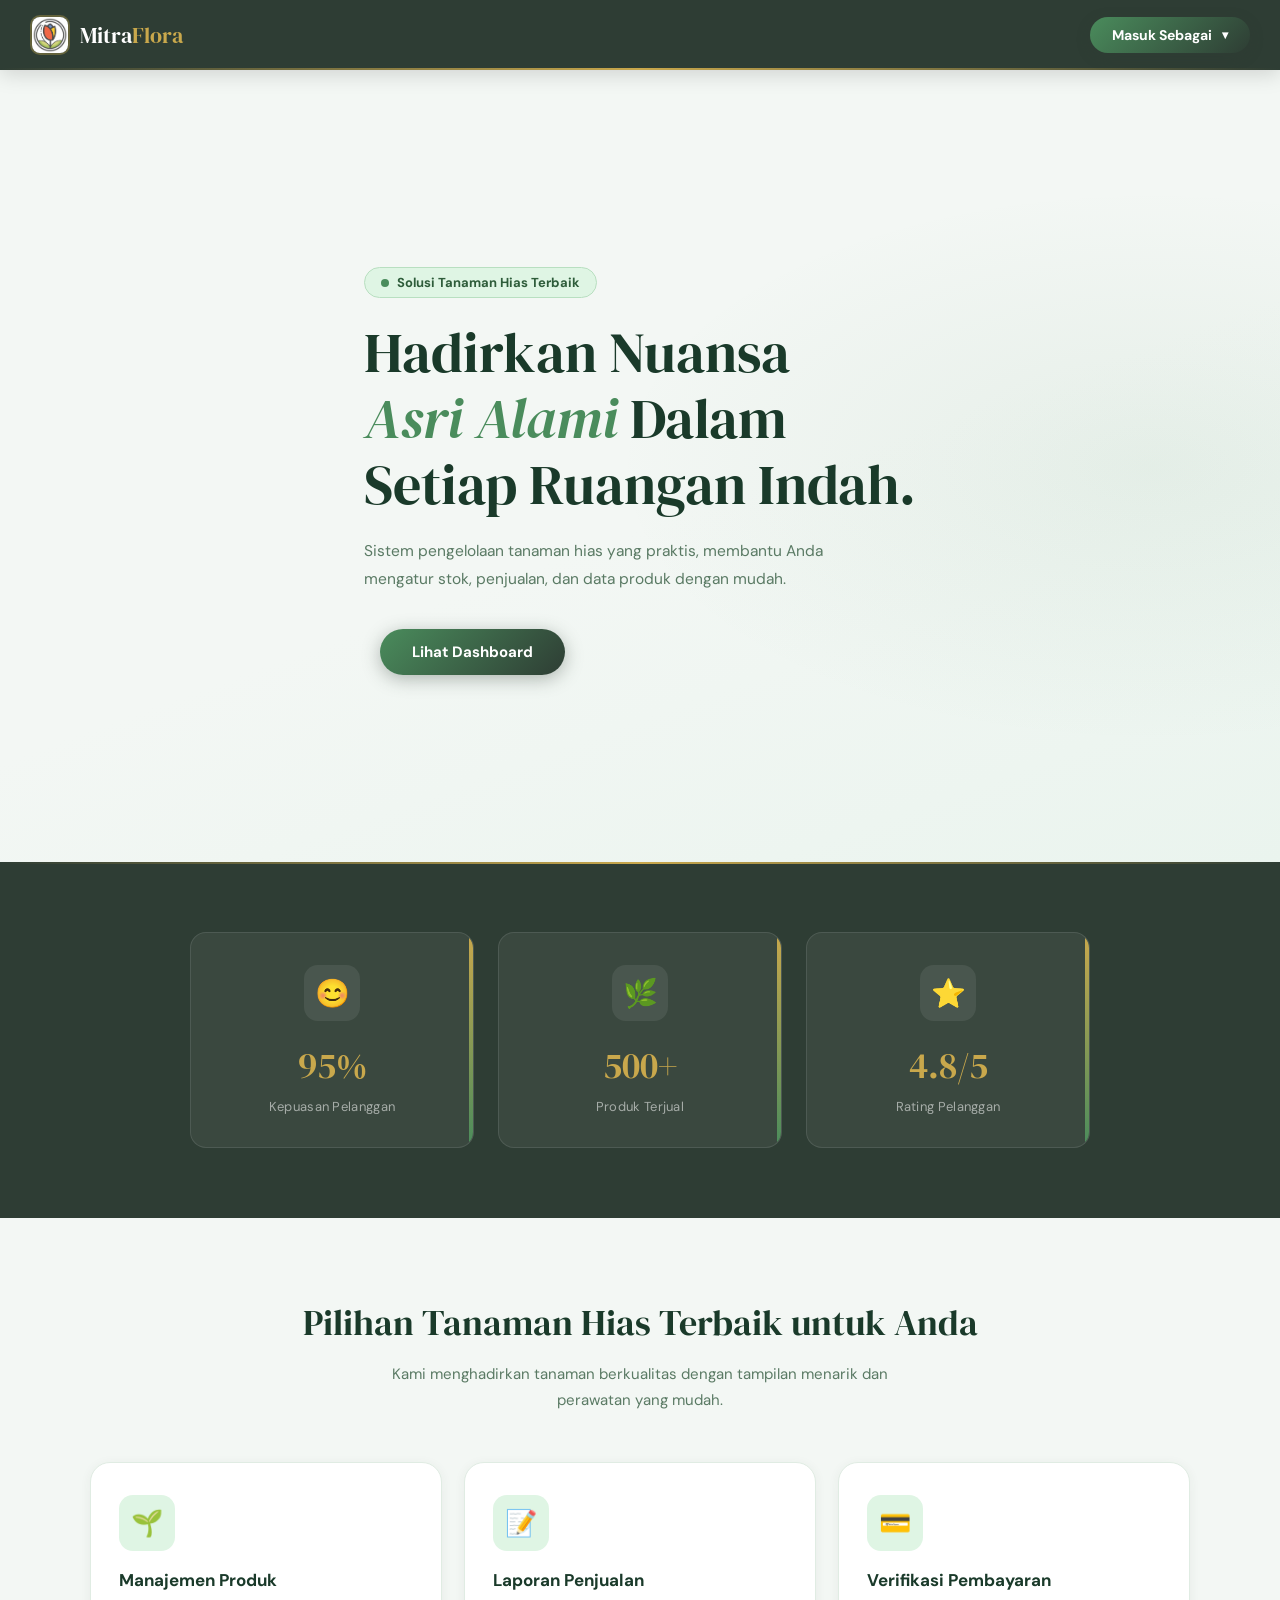
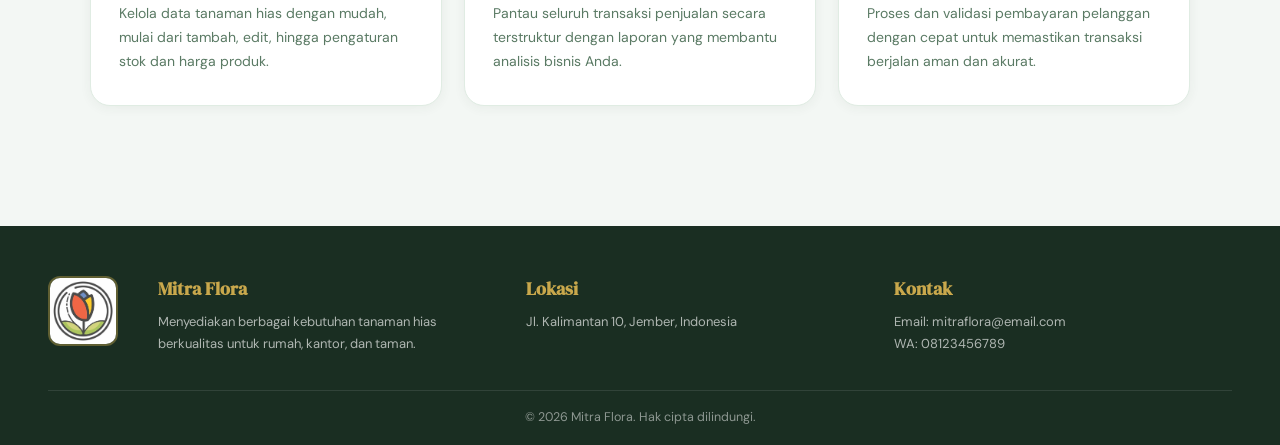
==== commit de0402ae: "TM3" ====
--- a/index.html
+++ b/index.html
@@ -17,14 +17,22 @@
             </span>
         </div>
 
-        <div class="nav-right">
-            <button class="btn-customer" onclick="location.href='customer.html'">
-                <strong>Customer</strong>
-            </button>
-            <button class="btn-admin" onclick="location.href='inputproduk.html'">
-                <strong>Admin</strong>
-            </button>
+<div class="nav-right">
+    <div class="dropdown-role">
+        <button class="dropdown-btn">
+            <strong>Masuk Sebagai</strong>
+            <span>▾</span>
+        </button>
+        <div class="dropdown-menu">
+            <a href="customer.html" class="dropdown-item customer">
+                👤 Customer
+            </a>
+            <a href="inputproduk.html" class="dropdown-item admin">
+                🛠 Admin
+            </a>
         </div>
+    </div>
+</div>
 </header>
 
 <section class="hero">
@@ -34,18 +42,15 @@
                 <span class="dot"></span>
                 <strong>Solusi Tanaman Hias Terbaik</strong>
             </p>
-
             <h1>
                 Hadirkan Nuansa <br>
                 <span>Asri Alami</span> Dalam <br>
                 Setiap Ruangan Indah.
             </h1>
-
             <p class="desc">
                 Sistem pengelolaan tanaman hias yang praktis, membantu 
                 Anda mengatur stok, penjualan, dan data produk dengan mudah.
             </p>
-
             <div class="hero-btn">
                 <div class="icon-dashboard"></div>
                 <button class="btn-dashboard" onclick="location.href='inputproduk.html'">
--- a/adminstyle.css
+++ b/adminstyle.css
@@ -6,7 +6,8 @@
     box-sizing: border-box;
 }
 
-html, body {
+html,
+body {
     overflow-x: hidden;
     scroll-behavior: smooth;
 }
@@ -18,20 +19,143 @@
     -webkit-font-smoothing: antialiased;
 }
 
-img { display: block; max-width: 100%; }
-a  { text-decoration: none; color: inherit; }
+img {
+    display: block;
+    max-width: 100%;
+}
+
+a {
+    text-decoration: none;
+    color: inherit;
+}
 
 .container {
     margin: auto;
     padding: 0 40px;
 }
 
-::-webkit-scrollbar { width: 6px; height: 6px; }
-::-webkit-scrollbar-track { background: transparent; }
-::-webkit-scrollbar-thumb { background: #c5d8c9; border-radius: 999px; }
-::-webkit-scrollbar-thumb:hover { background: #6b8f71; }
-
-header {
+::-webkit-scrollbar {
+    width: 6px;
+    height: 6px;
+}
+
+::-webkit-scrollbar-track {
+    background: transparent;
+}
+
+::-webkit-scrollbar-thumb {
+    background: #c5d8c9;
+    border-radius: 999px;
+}
+
+::-webkit-scrollbar-thumb:hover {
+    background: #6b8f71;
+}
+
+.dropdown-role {
+    position: relative;
+}
+
+.dropdown-btn {
+    display: flex;
+    align-items: center;
+    gap: 10px;
+
+    padding: 11px 22px;
+
+    border: none;
+    border-radius: 999px;
+
+    background: linear-gradient(135deg, #4a8c5c, #2e3d34);
+    color: white;
+
+    font-family: 'DM Sans', sans-serif;
+    font-size: 14px;
+    font-weight: 600;
+
+    cursor: pointer;
+
+    transition: all .25s ease;
+
+    box-shadow: 0 4px 14px rgba(46,61,52,.25);
+}
+
+.dropdown-btn:hover {
+    transform: translateY(-2px);
+    box-shadow: 0 7px 18px rgba(46,61,52,.35);
+}
+
+.dropdown-btn span {
+    font-size: 12px;
+}
+
+.dropdown-menu {
+    position: absolute;
+
+    top: calc(100% + 10px);
+    right: 0;
+
+    min-width: 210px;
+
+    background: white;
+
+    border-radius: 18px;
+
+    padding: 10px;
+
+    border: 1px solid #dcebe0;
+
+    box-shadow: 0 12px 32px rgba(0,0,0,.12);
+
+    opacity: 0;
+    visibility: hidden;
+    transform: translateY(10px);
+
+    transition: all .22s ease;
+
+    z-index: 1000;
+}
+
+.dropdown-role:hover .dropdown-menu {
+    opacity: 1;
+    visibility: visible;
+    transform: translateY(0);
+}
+
+.dropdown-item {
+    display: flex;
+    align-items: center;
+    gap: 10px;
+
+    padding: 12px 14px;
+
+    border-radius: 12px;
+
+    font-size: 14px;
+    font-weight: 600;
+
+    transition: all .2s ease;
+}
+
+.dropdown-item.customer {
+    color: #2e5c3a;
+    background: #eef7f1;
+}
+
+.dropdown-item.customer:hover {
+    background: #dff5e4;
+}
+
+.dropdown-item.admin {
+    color: #8a6a18;
+    background: #fdf8ec;
+}
+
+.dropdown-item.admin:hover {
+    background: #f6ebc7;
+}
+
+body > header {
     position: fixed;
     top: 0;
     width: 100%;
@@ -44,10 +168,12 @@
     z-index: 1000;
 }
 
-header::after {
+body > header::after {
     content: '';
     position: absolute;
-    bottom: 0; left: 0; right: 0;
+    bottom: 0;
+    left: 0;
+    right: 0;
     height: 2px;
     background: linear-gradient(90deg, transparent, #c9a84c, transparent);
 }
@@ -118,6 +244,10 @@
     filter: brightness(1.1);
 }
 
+/* =======================
+   LANDING PAGE CONTENT
+======================= */
+
 .hero {
     margin-top: 70px;
     padding: 90px 48px 80px;
@@ -157,7 +287,7 @@
 
 @keyframes blink {
     0%,100% { opacity: 1; transform: scale(1); }
-    50%      { opacity: .35; transform: scale(1.25); }
+    50% { opacity: .35; transform: scale(1.25); }
 }
 
 .hero h1 {
@@ -217,7 +347,9 @@
 .statistik::before {
     content: '';
     position: absolute;
-    top: 0; left: 0; right: 0;
+    top: 0;
+    left: 0;
+    right: 0;
     height: 2px;
     background: linear-gradient(90deg, transparent, #c9a84c, transparent);
 }
@@ -244,7 +376,8 @@
 .statistik-card::after {
     content: "";
     position: absolute;
-    right: 0; top: 0;
+    right: 0;
+    top: 0;
     width: 4px;
     height: 100%;
     background: linear-gradient(180deg, #c9a84c, #4a8c5c);
@@ -264,7 +397,8 @@
     display: inline-flex;
     align-items: center;
     justify-content: center;
-    width: 56px; height: 56px;
+    width: 56px;
+    height: 56px;
     border-radius: 14px;
 }
 
@@ -330,7 +464,8 @@
 .fitur-card::after {
     content: "";
     position: absolute;
-    bottom: 0; left: 0;
+    bottom: 0;
+    left: 0;
     height: 3px;
     width: 0%;
     background: linear-gradient(90deg, #4a8c5c, #c9a84c);
@@ -338,7 +473,9 @@
     border-radius: 0 0 20px 20px;
 }
 
-.fitur-card:hover::after { width: 100%; }
+.fitur-card:hover::after {
+    width: 100%;
+}
 
 .fitur-card:hover {
     transform: translateY(-8px);
@@ -348,14 +485,14 @@
 
 .fitur-card .icon {
     background: #dff5e4;
-    padding: 0;
     border-radius: 14px;
     display: inline-flex;
     align-items: center;
     justify-content: center;
     margin-bottom: 18px;
     font-size: 26px;
-    width: 56px; height: 56px;
+    width: 56px;
+    height: 56px;
 }
 
 .fitur-card h4 {
@@ -371,22 +508,9 @@
     line-height: 1.72;
 }
 
-body > footer {
-    background: #1a2e22;
-    color: rgba(255,255,255,.5);
-    text-align: center;
-    padding: 28px 48px;
-    font-size: 13px;
-    position: relative;
-}
-
-body > footer::before {
-    content: '';
-    position: absolute;
-    top: 0; left: 0; right: 0;
-    height: 2px;
-    background: linear-gradient(90deg, transparent, #c9a84c, transparent);
-}
+/* =======================
+   ADMIN NAVBAR / SIDEBAR
+======================= */
 
 .hamburger {
     display: none;
@@ -413,7 +537,7 @@
     height: 2.5px;
     background: #c9a84c;
     border-radius: 2px;
-    transition: all 0.3s;
+    transition: all .3s;
 }
 
 .sidebar-overlay {
@@ -432,13 +556,14 @@
     color: white;
     padding: 0 0 24px;
     position: fixed;
-    top: 0; left: 0;
+    top: 0;
+    left: 0;
     display: flex;
     flex-direction: column;
     overflow-y: auto;
     z-index: 100;
     box-shadow: 4px 0 28px rgba(0,0,0,.18);
-    transition: transform 0.3s ease;
+    transition: transform .3s ease;
 }
 
 .sidebar::before {
@@ -510,7 +635,6 @@
     font-size: 14px;
     font-weight: 500;
     transition: all .22s ease;
-    text-decoration: none;
 }
 
 .menu a:hover {
@@ -526,6 +650,10 @@
     box-shadow: 0 3px 12px rgba(201,168,76,.35);
 }
 
+/* =======================
+   ADMIN MAIN LAYOUT
+======================= */
+
 .main {
     margin-left: 250px;
     width: calc(100% - 250px);
@@ -533,7 +661,7 @@
     display: flex;
     flex-direction: column;
     background: #f3f7f4;
-    transition: margin-left 0.3s ease;
+    transition: margin-left .3s ease;
 }
 
 .topbar {
@@ -573,6 +701,75 @@
 .user::before {
     content: '👤';
     font-size: 15px;
+}
+
+/* Desktop admin: sidebar jadi navbar atas */
+@media (min-width: 901px) {
+    .hamburger,
+    .sidebar-overlay {
+        display: none !important;
+    }
+
+    .sidebar {
+        width: 100%;
+        height: 76px;
+        position: fixed;
+        top: 0;
+        left: 0;
+        padding: 0 32px;
+        flex-direction: row;
+        align-items: center;
+        justify-content: space-between;
+        overflow: visible;
+        background: linear-gradient(135deg, #1a3a2a, #2e3d34);
+        box-shadow: 0 4px 20px rgba(0,0,0,.18);
+        z-index: 1000;
+    }
+
+    .sidebar::before {
+        position: absolute;
+        bottom: 0;
+        left: 0;
+        width: 100%;
+        height: 2px;
+    }
+
+    .sidebar-header {
+        padding: 0;
+        flex-shrink: 0;
+    }
+
+    .sidebar hr,
+    .menu-title {
+        display: none;
+    }
+
+    .menu {
+        flex-direction: row;
+        align-items: center;
+        padding: 0;
+        gap: 8px;
+    }
+
+    .menu a {
+        border-radius: 999px;
+        padding: 9px 16px;
+        font-size: 13px;
+    }
+
+    .menu a:hover {
+        transform: translateY(-2px);
+    }
+
+    .main {
+        margin-left: 0;
+        width: 100%;
+        padding-top: 76px;
+    }
+
+    .topbar {
+        display: none;
+    }
 }
 
 .cards {
@@ -596,15 +793,24 @@
 .card::before {
     content: "";
     position: absolute;
-    left: 0; top: 0;
+    left: 0;
+    top: 0;
     width: 5px;
     height: 100%;
     border-radius: 18px 0 0 18px;
 }
 
-.card-produk::before  { background: linear-gradient(180deg, #4a8c5c, #2e7d32); }
-.card-pesanan::before { background: linear-gradient(180deg, #c9a84c, #a8893a); }
-.card-customer::before{ background: linear-gradient(180deg, #4f7cac, #2c5f8a); }
+.card-produk::before {
+    background: linear-gradient(180deg, #4a8c5c, #2e7d32);
+}
+
+.card-pesanan::before {
+    background: linear-gradient(180deg, #c9a84c, #a8893a);
+}
+
+.card-customer::before {
+    background: linear-gradient(180deg, #4f7cac, #2c5f8a);
+}
 
 .card:hover {
     transform: translateY(-5px);
@@ -625,12 +831,18 @@
     display: flex;
     align-items: center;
     justify-content: center;
-    width: 52px; height: 52px;
+    width: 52px;
+    height: 52px;
     flex-shrink: 0;
 }
 
-.card-pesanan  .card-icon { background: #fdf8ec; }
-.card-customer .card-icon { background: #eff6ff; }
+.card-pesanan .card-icon {
+    background: #fdf8ec;
+}
+
+.card-customer .card-icon {
+    background: #eff6ff;
+}
 
 .card-header h3 {
     font-size: 14px;
@@ -649,6 +861,47 @@
 .card p {
     font-size: 12.5px;
     color: #7a9a82;
+}
+
+
+.admin-page-layout {
+    display: grid;
+    grid-template-columns: 280px minmax(0, 1fr);
+    gap: 28px;
+    padding: 34px 38px 42px;
+    align-items: start;
+}
+
+.admin-page-layout--left-stat {
+    grid-template-columns: 280px minmax(0, 1fr);
+}
+
+.admin-stat-sidebar {
+    order: 1;
+    position: sticky;
+    top: 104px;
+}
+
+.admin-main-content {
+    order: 2;
+    min-width: 0;
+}
+
+.admin-main-content .content {
+    padding: 0;
+    margin: 0;
+    overflow-x: hidden;
+}
+
+.admin-main-content .content-box,
+.admin-page-layout .content-box {
+    background: white;
+    width: 100%;
+    margin: 0;
+    padding: 30px 34px 34px;
+    border-radius: 24px;
+    box-shadow: 0 10px 30px rgba(46,61,52,.08);
+    border: 1px solid #dcebe0;
 }
 
 .content {
@@ -686,27 +939,141 @@
     margin-bottom: 26px;
 }
 
-.search-box {
-    margin-bottom: 14px;
-}
-
-.search-box input {
-    width: 100%;
-    padding: 11px 16px;
-    border-radius: 12px;
-    border: 1.5px solid #d8e8dc;
-    background: #f7faf8;
-    outline: none;
-    font-family: 'DM Sans', sans-serif;
-    font-size: 14px;
-    color: #2e3d34;
-    transition: all .22s ease;
-}
-
-.search-box input:focus {
-    border-color: #4a8c5c;
+.summary-cards {
+    padding: 24px 32px 0;
+}
+
+.summary-row {
+    display: grid;
+    grid-template-columns: repeat(2, 1fr);
+    gap: 16px;
+    margin-bottom: 16px;
+}
+
+.summary-row:last-child {
+    grid-template-columns: repeat(3, 1fr);
+}
+
+.summary-card {
     background: white;
-    box-shadow: 0 0 0 3px rgba(74,140,92,.13);
+    border-radius: 18px;
+    padding: 20px 22px;
+    text-align: center;
+    box-shadow: 0 3px 14px rgba(46,61,52,.07);
+    border: 1px solid #e0ece3;
+    transition: all .25s ease;
+    position: relative;
+    overflow: hidden;
+    display: flex;
+    flex-direction: column;
+    align-items: center;
+    gap: 5px;
+}
+
+.summary-card::before {
+    content: "";
+    position: absolute;
+    left: 0;
+    top: 0;
+    width: 5px;
+    height: 100%;
+    background: #4a8c5c;
+    border-radius: 18px 0 0 18px;
+}
+
+.summary-card.warning::before {
+    background: linear-gradient(180deg, #c0392b, #8e1a11);
+}
+
+.summary-card:hover {
+    transform: translateY(-5px);
+    box-shadow: 0 10px 26px rgba(46,61,52,.12);
+}
+
+.summary-card .icon {
+    font-size: 26px;
+    background: #e3f2e7;
+    display: inline-flex;
+    align-items: center;
+    justify-content: center;
+    width: 52px;
+    height: 52px;
+    border-radius: 13px;
+    margin-bottom: 4px;
+}
+
+.summary-card.warning .icon {
+    background: #fdf0ee;
+}
+
+.summary-card h3 {
+    font-size: 11px;
+    font-weight: 600;
+    color: #7a9a82;
+    text-transform: uppercase;
+    letter-spacing: .6px;
+}
+
+.summary-card p {
+    font-family: 'DM Serif Display', serif;
+    font-size: 22px;
+    font-weight: 400;
+    color: #1a3a2a;
+}
+
+.summary-card.warning p {
+    color: #c0392b;
+}
+
+.admin-stat-sidebar .cards,
+.admin-stat-sidebar .summary-cards {
+    padding: 0;
+    display: grid;
+    grid-template-columns: 1fr;
+    gap: 18px;
+}
+
+.admin-stat-sidebar .summary-row,
+.admin-stat-sidebar .summary-row:last-child {
+    display: grid;
+    grid-template-columns: 1fr;
+    gap: 18px;
+    margin: 0;
+}
+
+.admin-stat-sidebar .summary-card {
+    min-height: 128px;
+    padding: 24px 20px;
+    border-radius: 22px;
+    border: 1px solid #dcebe0;
+    box-shadow: 0 8px 24px rgba(46,61,52,.08);
+}
+
+.admin-stat-sidebar .summary-card .icon {
+    width: 54px;
+    height: 54px;
+    border-radius: 15px;
+    margin-bottom: 8px;
+}
+
+.admin-stat-sidebar .summary-card h3 {
+    font-size: 11px;
+    letter-spacing: .8px;
+}
+
+.admin-stat-sidebar .summary-card p {
+    font-size: 23px;
+    line-height: 1.2;
+}
+
+.admin-stat-sidebar .cards {
+    grid-template-columns: 1fr;
+}
+
+.admin-stat-sidebar .card {
+    min-height: 130px;
+    padding: 24px 20px;
+    border-radius: 22px;
 }
 
 .form-produk {
@@ -766,7 +1133,6 @@
     border-color: #b8dfc0;
 }
 
-/* Validasi */
 .form-group input.error,
 .form-group select.error {
     border-color: #c0392b !important;
@@ -836,104 +1202,51 @@
     transform: translateY(-2px);
 }
 
-.summary-cards {
-    padding: 24px 32px 0;
-}
-
-.summary-row {
-    display: grid;
-    grid-template-columns: repeat(2, 1fr);
-    gap: 16px;
-    margin-bottom: 16px;
-}
-
-.summary-row:last-child {
-    grid-template-columns: repeat(3, 1fr);
-}
-
-.summary-card {
-    background: white;
-    border-radius: 18px;
-    padding: 20px 22px;
-    text-align: center;
-    box-shadow: 0 3px 14px rgba(46,61,52,.07);
-    border: 1px solid #e0ece3;
-    transition: all .25s ease;
-    position: relative;
-    overflow: hidden;
-    display: flex;
-    flex-direction: column;
-    align-items: center;
-    gap: 5px;
-}
-
-.summary-card::before {
-    content: "";
-    position: absolute;
-    left: 0; top: 0;
-    width: 5px;
-    height: 100%;
-    background: #4a8c5c;
-    border-radius: 18px 0 0 18px;
-}
-
-.summary-card.warning::before { 
-    background: linear-gradient(180deg, #c0392b, #8e1a11); 
-}
-
-.summary-card:hover {
-    transform: translateY(-5px);
-    box-shadow: 0 10px 26px rgba(46,61,52,.12);
-}
-
-.summary-card .icon {
-    font-size: 26px;
-    background: #e3f2e7;
-    display: inline-flex;
-    align-items: center;
-    justify-content: center;
-    width: 52px; height: 52px;
-    border-radius: 13px;
-    margin-bottom: 4px;
-}
-
-.summary-card.warning .icon { background: #fdf0ee; }
-
-.summary-card h3 {
-    font-size: 11px;
-    font-weight: 600;
-    color: #7a9a82;
-    text-transform: uppercase;
-    letter-spacing: .6px;
-}
-
-.summary-card p {
-    font-family: 'DM Serif Display', serif;
-    font-size: 22px;
-    font-weight: 400;
-    color: #1a3a2a;
-}
-
-.summary-card.warning p { color: #c0392b; }
-
 .table-header,
 .page-title {
-    margin-bottom: 18px;
+    margin-bottom: 22px;
+    padding-bottom: 4px;
 }
 
 .table-header h2,
 .page-title h2 {
     font-family: 'DM Serif Display', serif;
-    font-size: 20px;
+    font-size: 25px;
+    line-height: 1.25;
     font-weight: 400;
     color: #1a3a2a;
-    margin-bottom: 4px;
+    margin-bottom: 8px;
 }
 
 .table-header p,
 .page-title p {
-    font-size: 13px;
+    font-size: 14px;
+    line-height: 1.5;
     color: #7a9a82;
+}
+
+.search-box {
+    margin-bottom: 16px;
+}
+
+.search-box input {
+    width: 100%;
+    height: 46px;
+    padding: 0 18px;
+    border-radius: 16px;
+    border: 1.5px solid #d4e6d9;
+    background: #f8fbf9;
+    outline: none;
+    font-family: 'DM Sans', sans-serif;
+    font-size: 14px;
+    color: #2e3d34;
+    transition: all .22s ease;
+}
+
+.search-box input:focus {
+    border-color: #4a8c5c;
+    background: white;
+    box-shadow: 0 0 0 3px rgba(74,140,92,.13);
 }
 
 .filter-box,
@@ -970,75 +1283,207 @@
     box-shadow: 0 3px 12px rgba(46,61,52,.28);
 }
 
+.filter-dropdown-wrapper {
+    margin: 0 0 24px;
+}
+
+.custom-select-wrap {
+    position: relative;
+    display: inline-block;
+    min-width: 230px;
+}
+
+.custom-select-wrap::after {
+    content: '▾';
+    position: absolute;
+    right: 16px;
+    top: 50%;
+    transform: translateY(-50%);
+    color: #4a8c5c;
+    font-size: 14px;
+    pointer-events: none;
+    font-weight: 700;
+}
+
+.filter-kategori-select,
+.filter-dropdown {
+    appearance: none;
+    -webkit-appearance: none;
+    height: 42px;
+    width: 100%;
+    padding: 0 44px 0 18px;
+    border-radius: 999px;
+    border: 1.5px solid #b8dfc0;
+    background: linear-gradient(135deg, #f7faf8, #eaf4ee);
+    color: #2e5c3a;
+    font-family: 'DM Sans', sans-serif;
+    font-size: 14px;
+    font-weight: 600;
+    cursor: pointer;
+    outline: none;
+    transition: all .22s ease;
+    box-shadow: 0 2px 8px rgba(74,140,92,.1);
+}
+
+.filter-kategori-select:hover,
+.filter-dropdown:hover {
+    border-color: #4a8c5c;
+    background: linear-gradient(135deg, #eaf4ee, #dff5e4);
+    box-shadow: 0 4px 14px rgba(74,140,92,.18);
+}
+
+.filter-kategori-select:focus,
+.filter-dropdown:focus {
+    border-color: #4a8c5c;
+    background: white;
+    box-shadow: 0 0 0 3px rgba(74,140,92,.13), 0 4px 14px rgba(74,140,92,.12);
+}
+
 .table-wrapper {
     width: 100%;
+    margin-top: 4px;
     overflow-x: auto;
-    border-radius: 14px;
-    border: 1px solid #e0ece3;
+    border-radius: 20px;
+    border: 1px solid #dcebe0;
+    background: white;
+    box-shadow: 0 6px 22px rgba(46,61,52,.07);
 }
 
 .table-produk,
 .table-pesanan {
     width: 100%;
-    min-width: 860px;
-    border-collapse: collapse;
+    min-width: 980px;
+    border-collapse: separate;
+    border-spacing: 0;
     background: white;
     font-size: 13.5px;
 }
 
 .table-produk th,
 .table-pesanan th {
-    background: linear-gradient(135deg, #1a3a2a, #2e3d34);
-    color: rgba(255,255,255,.9);
-    padding: 14px 16px;
+    background: #1f3d2e;
+    color: #ffffff;
+    padding: 16px 18px;
     text-align: left;
     font-size: 11.5px;
-    font-weight: 600;
-    letter-spacing: .5px;
+    font-weight: 700;
+    letter-spacing: .7px;
     text-transform: uppercase;
     white-space: nowrap;
-}
-
-.table-pesanan th { text-align: center; }
+    border-right: 1px solid rgba(255,255,255,.06);
+}
+
+.table-produk th:first-child,
+.table-pesanan th:first-child {
+    border-top-left-radius: 20px;
+}
+
+.table-produk th:last-child,
+.table-pesanan th:last-child {
+    border-top-right-radius: 20px;
+    border-right: none;
+}
 
 .table-produk td,
 .table-pesanan td {
-    padding: 13px 16px;
-    border-bottom: 1px solid #eef5f0;
-    color: #2e3d34;
+    padding: 18px 18px;
+    border-bottom: 1px solid #edf4ef;
+    background: white;
+    color: #24382d;
     vertical-align: middle;
-}
-
-.table-pesanan td { text-align: center; }
+    line-height: 1.45;
+}
+
+.table-produk tbody tr:nth-child(even) td,
+.table-pesanan tbody tr:nth-child(even) td {
+    background: #f8fbf9;
+}
+
+.table-produk tbody tr:hover td,
+.table-pesanan tbody tr:hover td {
+    background: #eef7f1;
+}
 
 .table-produk tbody tr:last-child td,
-.table-pesanan tbody tr:last-child td { border-bottom: none; }
-
-.table-produk tbody tr:hover,
-.table-pesanan tbody tr:hover { background: #f3f7f4; }
+.table-pesanan tbody tr:last-child td {
+    border-bottom: none;
+}
+
+.table-pesanan th,
+.table-pesanan td {
+    text-align: center;
+}
+
+.table-produk th:nth-child(1),
+.table-produk td:nth-child(1),
+.table-produk th:nth-child(5),
+.table-produk td:nth-child(5),
+.table-produk th:nth-child(6),
+.table-produk td:nth-child(6),
+.table-produk th:nth-child(8),
+.table-produk td:nth-child(8),
+.table-produk th:nth-child(9),
+.table-produk td:nth-child(9) {
+    text-align: center;
+}
+
+.table-produk th:nth-child(2),
+.table-produk td:nth-child(2) {
+    width: 130px;
+}
+
+.table-produk th:nth-child(3),
+.table-produk td:nth-child(3) {
+    width: 170px;
+}
+
+.table-produk th:nth-child(4),
+.table-produk td:nth-child(4) {
+    width: 160px;
+}
+
+.table-produk th:nth-child(7),
+.table-produk td:nth-child(7) {
+    width: 150px;
+}
+
+.table-produk td:last-child,
+.table-pesanan td:last-child {
+    white-space: nowrap;
+}
+
+.thumb {
+    width: 58px;
+    height: 58px;
+    object-fit: cover;
+    border-radius: 14px;
+    border: 1.5px solid #dcebe0;
+    background: #f3f7f4;
+    margin: 0 auto;
+    box-shadow: 0 3px 10px rgba(46,61,52,.10);
+}
 
 @keyframes flashUpdate {
-    0%   { background: #dff5e4; }
+    0% { background: #dff5e4; }
     100% { background: transparent; }
 }
-.row-update { animation: flashUpdate 1s ease; }
-
-.thumb {
-    width: 50px;
-    height: 50px;
-    object-fit: cover;
-    border-radius: 10px;
-    border: 2px solid #e0ece3;
-    box-shadow: 0 1px 5px rgba(46,61,52,.1);
-}
+
+.row-update {
+    animation: flashUpdate 1s ease;
+}
+
+/* =======================
+   STATUS & BUTTON
+======================= */
 
 .status {
     display: inline-flex;
     align-items: center;
     justify-content: center;
     gap: 5px;
-    padding: 5px 12px;
-    border-radius: 20px;
+    min-width: 96px;
+    padding: 7px 12px;
+    border-radius: 999px;
     font-size: 12px;
     font-weight: 700;
     white-space: nowrap;
@@ -1046,30 +1491,83 @@
 
 .status::before {
     content: '';
-    width: 6px; height: 6px;
+    width: 6px;
+    height: 6px;
     border-radius: 50%;
     flex-shrink: 0;
 }
 
-.status.tersedia  { background: #dff5e4; color: #1a7a3a; }
-.status.tersedia::before  { background: #27ae60; }
-.status.hampir    { background: #fff3cd; color: #856404; }
-.status.hampir::before    { background: #d97706; }
-.status.habis     { background: #fdf0ee; color: #a93226; }
-.status.habis::before     { background: #c0392b; }
-.status.selesai   { background: #d4edda; color: #155724; }
-.status.selesai::before   { background: #27ae60; }
-.status.dikirim   { background: #cce5ff; color: #004085; }
-.status.dikirim::before   { background: #2563eb; }
-.status.diproses  { background: #f3f0ff; color: #6d28d9; }
-.status.diproses::before  { background: #7c3aed; }
-.status.menunggu  { background: #f1f1f1; color: #555; }
-.status.menunggu::before  { background: #888; }
-
-.btn-edit, .btn-delete,
-.btn-ubah, .btn-hapus {
-    padding: 6px 12px;
-    border-radius: 8px;
+.status.tersedia {
+    background: #dff5e4;
+    color: #1a7a3a;
+}
+
+.status.tersedia::before {
+    background: #27ae60;
+}
+
+.status.hampir {
+    background: #fff3cd;
+    color: #856404;
+}
+
+.status.hampir::before {
+    background: #d97706;
+}
+
+.status.habis {
+    background: #fdf0ee;
+    color: #a93226;
+}
+
+.status.habis::before {
+    background: #c0392b;
+}
+
+.status.selesai {
+    background: #d4edda;
+    color: #155724;
+}
+
+.status.selesai::before {
+    background: #27ae60;
+}
+
+.status.dikirim {
+    background: #cce5ff;
+    color: #004085;
+}
+
+.status.dikirim::before {
+    background: #2563eb;
+}
+
+.status.diproses {
+    background: #f3f0ff;
+    color: #6d28d9;
+}
+
+.status.diproses::before {
+    background: #7c3aed;
+}
+
+.status.menunggu {
+    background: #f1f1f1;
+    color: #555;
+}
+
+.status.menunggu::before {
+    background: #888;
+}
+
+.btn-edit,
+.btn-delete,
+.btn-ubah,
+.btn-hapus {
+    min-width: 78px;
+    height: 34px;
+    padding: 0 12px;
+    border-radius: 9px;
     border: none;
     font-family: 'DM Sans', sans-serif;
     font-size: 12px;
@@ -1078,30 +1576,35 @@
     transition: all .22s ease;
     display: inline-flex;
     align-items: center;
+    justify-content: center;
     gap: 4px;
-    margin: 2px;
-}
-
-.btn-edit, .btn-ubah {
+    margin: 3px;
+}
+
+.btn-edit,
+.btn-ubah {
     background: #dff5e4;
     color: #2e5c3a;
     border: 1px solid #b8dfc0;
 }
 
-.btn-edit:hover, .btn-ubah:hover {
+.btn-edit:hover,
+.btn-ubah:hover {
     background: #4a8c5c;
     color: white;
     transform: translateY(-2px);
     box-shadow: 0 4px 10px rgba(74,140,92,.3);
 }
 
-.btn-delete, .btn-hapus {
+.btn-delete,
+.btn-hapus {
     background: #fdf0ee;
     color: #c0392b;
     border: 1px solid #f5c0bc;
 }
 
-.btn-delete:hover, .btn-hapus:hover {
+.btn-delete:hover,
+.btn-hapus:hover {
     background: #c0392b;
     color: white;
     transform: translateY(-2px);
@@ -1111,15 +1614,17 @@
 .add-wrapper {
     display: flex;
     justify-content: flex-end;
-    margin-top: 18px;
+    margin-top: 24px;
+    padding-top: 2px;
 }
 
 .btn-add {
+    height: 42px;
+    padding: 0 24px;
+    border-radius: 999px;
     background: linear-gradient(135deg, #4a8c5c, #2e3d34);
     color: white;
     border: none;
-    padding: 11px 24px;
-    border-radius: 25px;
     font-family: 'DM Sans', sans-serif;
     font-size: 14px;
     font-weight: 600;
@@ -1159,18 +1664,19 @@
 
 @keyframes pop {
     from { transform: scale(.88); opacity: 0; }
-    to   { transform: scale(1);   opacity: 1; }
-}
-
-.modal-delete-box {
+    to { transform: scale(1); opacity: 1; }
+}
+
+.modal-delete-box,
+.modal-box {
     position: relative;
     z-index: 10000;
     background: white;
-    padding: 36px 40px;
+    padding: 34px 38px;
     border-radius: 20px;
+    width: 360px;
+    max-width: 95vw;
     text-align: center;
-    width: 340px;
-    max-width: 95vw;
     box-shadow: 0 20px 60px rgba(0,0,0,.2);
     animation: pop .25s cubic-bezier(.4,0,.2,1);
 }
@@ -1179,16 +1685,10 @@
     font-size: 50px;
     margin-bottom: 14px;
     display: block;
-    animation: shakeDrop .5s ease;
-}
-
-@keyframes shakeDrop {
-    0%,100% { transform: translateY(0) rotate(0deg); }
-    30%      { transform: translateY(-10px) rotate(-5deg); }
-    60%      { transform: translateY(-4px) rotate(4deg); }
-}
-
-.modal-delete-box h2 {
+}
+
+.modal-delete-box h2,
+.modal-box h3 {
     font-family: 'DM Serif Display', serif;
     font-size: 22px;
     font-weight: 400;
@@ -1196,25 +1696,27 @@
     margin-bottom: 8px;
 }
 
-.modal-delete-box p {
+.modal-delete-box p,
+.modal-box p {
     font-size: 14px;
     color: #7a9a82;
-    margin-bottom: 28px;
-}
-
-.delete-action {
+    margin-bottom: 24px;
+}
+
+.delete-action,
+.modal-action {
     display: flex;
     gap: 12px;
     justify-content: space-between;
 }
 
-.btn-batal {
+.btn-batal,
+.btn-yakin,
+.btn-save,
+.btn-cancel {
     flex: 1;
     padding: 11px;
     border-radius: 10px;
-    border: 1.5px solid #d8e8dc;
-    background: white;
-    color: #5a7a64;
     font-family: 'DM Sans', sans-serif;
     font-size: 14px;
     font-weight: 600;
@@ -1222,29 +1724,42 @@
     transition: all .22s ease;
 }
 
-.btn-batal:hover {
+.btn-batal,
+.btn-cancel {
+    border: 1.5px solid #d8e8dc;
+    background: white;
+    color: #5a7a64;
+}
+
+.btn-batal:hover,
+.btn-cancel:hover {
     background: #f3f7f4;
     transform: translateY(-2px);
 }
 
 .btn-yakin {
-    flex: 1;
-    padding: 11px;
-    border-radius: 10px;
     border: none;
     background: linear-gradient(135deg, #c0392b, #96281b);
     color: white;
-    font-family: 'DM Sans', sans-serif;
-    font-size: 14px;
-    font-weight: 600;
-    cursor: pointer;
-    transition: all .22s ease;
     box-shadow: 0 3px 12px rgba(192,57,43,.3);
 }
 
 .btn-yakin:hover {
     transform: translateY(-2px);
     box-shadow: 0 7px 18px rgba(192,57,43,.4);
+}
+
+.btn-save {
+    border: none;
+    background: linear-gradient(135deg, #4a8c5c, #2e3d34);
+    color: white;
+    box-shadow: 0 3px 12px rgba(46,61,52,.3);
+}
+
+.btn-save:hover {
+    transform: translateY(-2px);
+    box-shadow: 0 7px 20px rgba(46,61,52,.4);
+    filter: brightness(1.08);
 }
 
 .modal-edit-box {
@@ -1329,112 +1844,6 @@
     margin-top: 10px;
 }
 
-.btn-cancel {
-    flex: 1;
-    background: white;
-    border: 1.5px solid #d8e8dc;
-    color: #5a7a64;
-    padding: 11px;
-    border-radius: 10px;
-    font-family: 'DM Sans', sans-serif;
-    font-size: 14px;
-    font-weight: 600;
-    cursor: pointer;
-    transition: all .22s ease;
-}
-
-.btn-cancel:hover {
-    background: #f3f7f4;
-    transform: translateY(-2px);
-}
-
-.btn-save {
-    flex: 2;
-    background: linear-gradient(135deg, #4a8c5c, #2e3d34);
-    color: white;
-    border: none;
-    padding: 11px;
-    border-radius: 10px;
-    font-family: 'DM Sans', sans-serif;
-    font-size: 14px;
-    font-weight: 600;
-    cursor: pointer;
-    transition: all .25s ease;
-    box-shadow: 0 3px 12px rgba(46,61,52,.3);
-}
-
-.btn-save:hover {
-    transform: translateY(-2px);
-    box-shadow: 0 7px 20px rgba(46,61,52,.4);
-    filter: brightness(1.08);
-}
-
-.modal-box {
-    position: relative;
-    z-index: 10000;
-    background: white;
-    padding: 30px 32px;
-    border-radius: 20px;
-    width: 360px;
-    max-width: 95vw;
-    text-align: center;
-    box-shadow: 0 20px 60px rgba(0,0,0,.2);
-    animation: pop .25s cubic-bezier(.4,0,.2,1);
-}
-
-.modal-box h3 {
-    font-family: 'DM Serif Display', serif;
-    font-size: 20px;
-    font-weight: 400;
-    color: #1a3a2a;
-    margin-bottom: 18px;
-    padding-bottom: 12px;
-    border-bottom: 1px solid #e0ece3;
-    text-align: left;
-}
-
-#statusForm {
-    display: flex;
-    flex-direction: column;
-    gap: 10px;
-    text-align: left;
-}
-
-#statusForm label {
-    display: flex;
-    align-items: center;
-    gap: 10px;
-    padding: 11px 14px;
-    border: 1.5px solid #d8e8dc;
-    border-radius: 10px;
-    font-size: 14px;
-    font-weight: 500;
-    color: #2e3d34;
-    cursor: pointer;
-    transition: all .2s ease;
-    text-transform: none;
-    letter-spacing: 0;
-    margin: 0;
-}
-
-#statusForm label:hover {
-    background: #eaf4ee;
-    border-color: #4a8c5c;
-}
-
-#statusForm input[type="radio"] {
-    accent-color: #4a8c5c;
-    width: 16px; height: 16px;
-    flex-shrink: 0;
-}
-
-.modal-action {
-    display: flex;
-    justify-content: space-between;
-    gap: 10px;
-    margin-top: 16px;
-}
-
 footer {
     background: #1a2e22;
     color: rgba(255,255,255,.7);
@@ -1489,7 +1898,8 @@
     padding-top: 18px;
 }
 
-#emptySearch {
+#emptySearch,
+#emptyData {
     text-align: center;
     padding: 30px 20px;
     color: #7a9a82;
@@ -1497,62 +1907,221 @@
 }
 
 @media (min-width: 768px) {
-    .fitur-grid { 
-        grid-template-columns: repeat(2, 1fr); }
+    .fitur-grid {
+        grid-template-columns: repeat(2, 1fr);
+    }
 }
 
 @media (min-width: 1024px) {
-    .fitur-grid { 
-        grid-template-columns: repeat(3, 1fr); 
+    .fitur-grid {
+        grid-template-columns: repeat(3, 1fr);
+    }
+}
+
+@media (max-width: 1100px) {
+    .admin-page-layout,
+    .admin-page-layout--left-stat {
+        grid-template-columns: 240px minmax(0, 1fr);
+        gap: 20px;
+        padding: 24px;
+    }
+
+    .admin-stat-sidebar .summary-card {
+        padding: 20px 16px;
+    }
+
+    .admin-stat-sidebar .summary-card p {
+        font-size: 20px;
     }
 }
 
 @media (max-width: 900px) {
-    .sidebar { transform: translateX(-100%); }
-    .sidebar.open { transform: translateX(0); }
-    .sidebar-overlay { display: block; opacity: 0; pointer-events: none; transition: opacity 0.3s; }
-    .sidebar-overlay.open { opacity: 1; pointer-events: auto; }
-    .hamburger { display: flex; }
-
-    .main { margin-left: 0 !important; width: 100% !important; }
-    .topbar { padding-left: 68px; }
-
-    .cards { grid-template-columns: 1fr 1fr; gap: 12px; padding: 16px 20px 0; }
-    .content { padding: 0 20px 20px; }
-    .summary-cards { padding: 16px 20px 0; }
-    .main > .content-box { margin: 16px 20px; width: calc(100% - 40px); }
-
-    .summary-row,
-    .summary-row:last-child { grid-template-columns: 1fr 1fr; }
-
-    .form-produk { grid-template-columns: 1fr; }
-    .form-action { flex-direction: column; grid-column: 1; }
-
-    .statistik-grid { grid-template-columns: repeat(2, 1fr); }
-    .hero { padding: 70px 24px 60px; min-height: auto; }
-    .layanan { padding: 50px 24px; }
-    .statistik { padding: 40px 24px; }
-    header { padding: 12px 20px; }
-        .footer-info {
+    .hamburger {
+        display: flex;
+    }
+
+    .sidebar {
+        transform: translateX(-100%);
+    }
+
+    .sidebar.open {
+        transform: translateX(0);
+    }
+
+    .sidebar-overlay {
+        display: block;
+        opacity: 0;
+        pointer-events: none;
+        transition: opacity .3s;
+    }
+
+    .sidebar-overlay.open {
+        opacity: 1;
+        pointer-events: auto;
+    }
+
+    .main {
+        margin-left: 0;
+        width: 100%;
+        padding-top: 0;
+    }
+
+    .topbar {
+        display: flex;
+        padding-left: 68px;
+    }
+
+    .admin-page-layout,
+    .admin-page-layout--left-stat {
+        grid-template-columns: 1fr;
+        padding: 18px 20px 28px;
+    }
+
+    .admin-stat-sidebar {
+        position: static;
+        order: 1;
+    }
+
+    .admin-main-content {
+        order: 2;
+    }
+
+    .admin-stat-sidebar .summary-cards,
+    .admin-stat-sidebar .cards {
+        grid-template-columns: 1fr;
+    }
+
+    .admin-stat-sidebar .summary-row,
+    .admin-stat-sidebar .summary-row:last-child {
+        grid-template-columns: repeat(2, 1fr);
+    }
+
+    .admin-main-content .content-box,
+    .admin-page-layout .content-box {
+        padding: 24px 22px 28px;
+    }
+
+    .cards {
+        grid-template-columns: 1fr 1fr;
+        gap: 12px;
+        padding: 16px 20px 0;
+    }
+
+    .form-produk {
+        grid-template-columns: 1fr;
+    }
+
+    .form-action {
+        flex-direction: column;
+        grid-column: 1;
+    }
+
+    .statistik-grid {
+        grid-template-columns: repeat(2, 1fr);
+    }
+
+    .hero {
+        padding: 70px 24px 60px;
+        min-height: auto;
+    }
+
+    .layanan {
+        padding: 50px 24px;
+    }
+
+    .statistik {
+        padding: 40px 24px;
+    }
+
+    body > header {
+        padding: 12px 20px;
+    }
+
+    .footer-info {
         grid-template-columns: 1fr 1fr;
         gap: 20px;
     }
 }
 
 @media (max-width: 600px) {
-    .cards { grid-template-columns: 1fr; padding: 12px 14px 0; }
-    .content { padding: 0 14px 14px; }
-    .summary-cards { padding: 12px 14px 0; }
-    .main > .content-box { margin: 12px 14px; width: calc(100% - 28px); padding: 18px 16px; }
+    .container {
+        padding: 0 20px;
+    }
+
+    .admin-page-layout,
+    .admin-page-layout--left-stat {
+        padding: 14px;
+    }
+
+    .admin-stat-sidebar .summary-row,
+    .admin-stat-sidebar .summary-row:last-child {
+        grid-template-columns: 1fr;
+    }
+
+    .admin-main-content .content-box,
+    .admin-page-layout .content-box {
+        padding: 20px 16px 24px;
+        border-radius: 20px;
+    }
+
+    .cards {
+        grid-template-columns: 1fr;
+        padding: 12px 14px 0;
+    }
+
+    .summary-cards {
+        padding: 12px 14px 0;
+    }
+
     .summary-row,
-    .summary-row:last-child { grid-template-columns: 1fr; }
-    .filter-box, .filter-status { flex-wrap: wrap; }
-    .statistik-grid { grid-template-columns: 1fr; }
-    .delete-action, .edit-action { flex-direction: column; }
-    .modal-delete-box { width: 300px; padding: 28px 24px; }
-    .modal-edit-box  { padding: 20px 16px; }
-    .topbar h1 { font-size: 18px; }
-        footer {
+    .summary-row:last-child {
+        grid-template-columns: 1fr;
+    }
+
+    .custom-select-wrap {
+        width: 100%;
+    }
+
+    .filter-box,
+    .filter-status {
+        flex-wrap: wrap;
+    }
+
+    .filter-kategori-select,
+    .filter-dropdown {
+        width: 100%;
+    }
+
+    .table-produk,
+    .table-pesanan {
+        min-width: 920px;
+    }
+
+    .statistik-grid {
+        grid-template-columns: 1fr;
+    }
+
+    .delete-action,
+    .edit-action,
+    .modal-action {
+        flex-direction: column;
+    }
+
+    .modal-delete-box,
+    .modal-box {
+        width: 300px;
+        padding: 28px 24px;
+    }
+
+    .modal-edit-box {
+        padding: 20px 16px;
+    }
+
+    .topbar h1 {
+        font-size: 18px;
+    }
+
+    footer {
         padding: 40px 24px 18px;
         text-align: center;
     }
